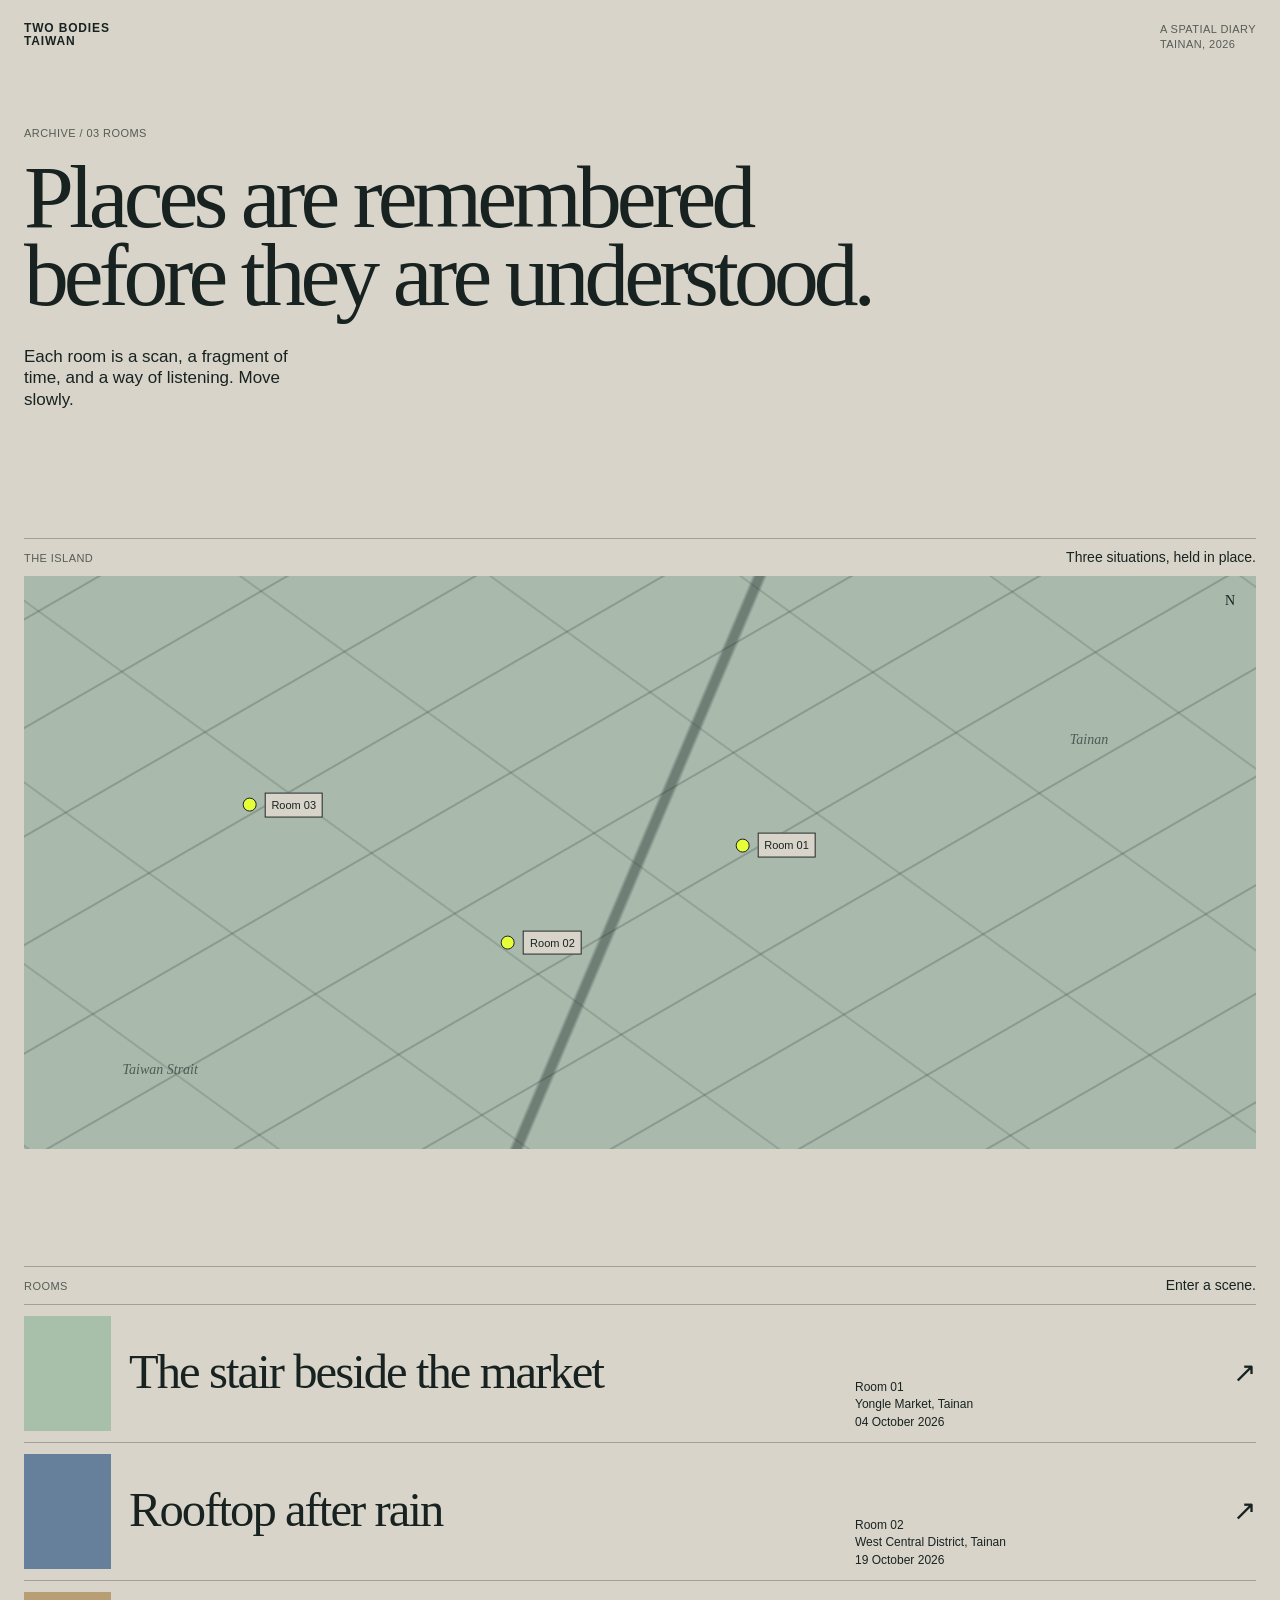
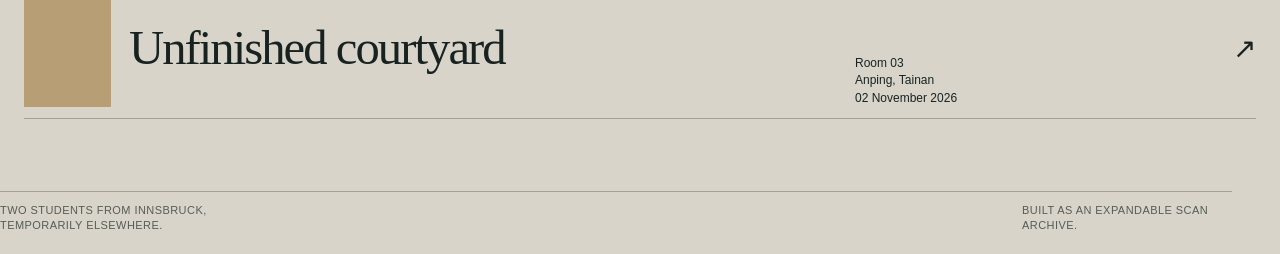
==== index.html @ d9618dea "Create spatial scan archive prototype Co-authored-by: Copilot App <223556219+Copilot@users.noreply.g" ====
<!doctype html>
<html lang="en">
  <head>
    <meta charset="UTF-8" />
    <meta name="viewport" content="width=device-width, initial-scale=1" />
    <meta name="theme-color" content="#d8d4c9" />
    <title>Two Bodies / Taiwan</title>
    <meta
      name="description"
      content="A spatial diary from an exchange in Tainan, Taiwan."
    />
    <link rel="stylesheet" href="styles.css" />
  </head>
  <body class="archive-page">
    <header class="site-header">
      <a class="wordmark" href="./">TWO BODIES<br />TAIWAN</a>
      <p class="header-note">A spatial diary<br />Tainan, 2026</p>
    </header>

    <main>
      <section class="intro">
        <p class="eyebrow">Archive / 03 rooms</p>
        <h1>Places are remembered<br />before they are understood.</h1>
        <p class="intro-copy">
          Each room is a scan, a fragment of time, and a way of listening.
          Move slowly.
        </p>
      </section>

      <section class="island" aria-labelledby="island-heading">
        <div class="island-heading">
          <p class="eyebrow" id="island-heading">The island</p>
          <p>Three situations, held in place.</p>
        </div>
        <div class="map-frame">
          <div class="map-lines" aria-hidden="true"></div>
          <div id="map-pins" class="map-pins" aria-label="Scan rooms"></div>
          <span class="north">N</span>
          <span class="map-label label-sea">Taiwan Strait</span>
          <span class="map-label label-city">Tainan</span>
        </div>
      </section>

      <section class="room-list" aria-labelledby="rooms-heading">
        <div class="section-heading">
          <p class="eyebrow" id="rooms-heading">Rooms</p>
          <p>Enter a scene.</p>
        </div>
        <div id="room-cards" class="room-cards"></div>
      </section>
    </main>

    <footer>
      <p>Two students from Innsbruck, temporarily elsewhere.</p>
      <p>Built as an expandable scan archive.</p>
    </footer>

    <script type="module" src="archive.js"></script>
  </body>
</html>
---- styles.css ----
:root {
  --paper: #d8d4c9;
  --ink: #182321;
  --line: rgba(24, 35, 33, 0.28);
  --acid: #e6ff38;
  --sans: Arial, Helvetica, sans-serif;
  --serif: Georgia, "Times New Roman", serif;
}

* { box-sizing: border-box; }

html { background: var(--paper); }

body {
  margin: 0;
  color: var(--ink);
  font-family: var(--sans);
  font-size: 14px;
  line-height: 1.35;
}

a { color: inherit; }

.site-header, footer, .intro, .island, .room-list {
  width: min(1360px, calc(100% - 48px));
  margin: auto;
}

.site-header {
  display: flex;
  justify-content: space-between;
  padding: 22px 0 74px;
}

.wordmark {
  font-size: 12px;
  font-weight: 700;
  letter-spacing: .07em;
  line-height: 1.05;
  text-decoration: none;
}

.header-note, .eyebrow, footer, .sound-note {
  color: rgba(24, 35, 33, .68);
  font-size: 11px;
  letter-spacing: .04em;
  margin: 0;
  text-transform: uppercase;
}

.intro { padding-bottom: 128px; }
.intro h1 {
  font-family: var(--serif);
  font-size: clamp(43px, 7vw, 106px);
  font-weight: 400;
  letter-spacing: -.055em;
  line-height: .88;
  margin: 17px 0 31px;
}

.intro-copy {
  font-size: 17px;
  line-height: 1.25;
  margin: 0;
  max-width: 290px;
}

.island { margin-bottom: 117px; }
.island-heading, .section-heading {
  align-items: baseline;
  border-top: 1px solid var(--line);
  display: flex;
  justify-content: space-between;
  padding: 9px 0;
}
.island-heading p:last-child, .section-heading p:last-child { margin: 0; }

.map-frame {
  aspect-ratio: 2.15 / 1;
  background: #a9b9ac;
  overflow: hidden;
  position: relative;
}

.map-lines {
  background:
    linear-gradient(120deg, transparent 49.5%, rgba(24,35,33,.46) 49.7%, rgba(24,35,33,.46) 50.1%, transparent 50.3%),
    repeating-linear-gradient(157deg, transparent 0 42px, rgba(24,35,33,.24) 43px 44px, transparent 45px 94px),
    repeating-linear-gradient(43deg, transparent 0 79px, rgba(24,35,33,.17) 80px 81px, transparent 82px 147px);
  inset: -15%;
  opacity: .85;
  position: absolute;
  transform: rotate(-7deg);
}

.map-pins { inset: 0; position: absolute; }
.map-pin {
  align-items: center;
  display: flex;
  gap: 8px;
  position: absolute;
  text-decoration: none;
  transform: translate(-50%, -50%);
}
.map-pin::before {
  background: var(--acid);
  border: 1px solid var(--ink);
  border-radius: 50%;
  content: "";
  height: 12px;
  width: 12px;
}
.map-pin span {
  background: var(--paper);
  border: 1px solid var(--ink);
  font-size: 11px;
  padding: 4px 6px;
  white-space: nowrap;
}
.north { font-family: var(--serif); position: absolute; right: 21px; top: 16px; }
.map-label { color: rgba(24,35,33,.62); font-family: var(--serif); font-style: italic; position: absolute; }
.label-sea { bottom: 12%; left: 8%; }.label-city { right: 12%; top: 27%; }

.room-list { padding-bottom: 72px; }
.room-cards { border-top: 1px solid var(--line); }
.room-card {
  align-items: stretch;
  border-bottom: 1px solid var(--line);
  display: grid;
  grid-template-columns: 105px minmax(190px, 2fr) 1fr 38px;
  min-height: 138px;
  padding: 11px 0;
  text-decoration: none;
}
.room-card:hover .room-card-title { font-style: italic; }
.card-swatch { background: var(--room-color); margin-right: 18px; }
.room-card-title { align-self: center; font-family: var(--serif); font-size: clamp(28px, 3.8vw, 57px); letter-spacing: -.04em; line-height: .9; }
.card-details { align-self: end; font-size: 12px; }.card-arrow { align-self: center; font-size: 28px; text-align: right; }
.card-details p { margin: 1px 0; }

footer { border-top: 1px solid var(--line); display: flex; justify-content: space-between; padding: 11px 0 22px; }
footer p { margin: 0; max-width: 210px; }

.room-page { background: #17211f; color: #e9e6dc; }
.room-layout { min-height: 100svh; position: relative; }
.scene-wrap { inset: 0; overflow: hidden; position: absolute; }
#scan-canvas { cursor: grab; display: block; height: 100%; width: 100%; }
#scan-canvas:active { cursor: grabbing; }
.room-back, .scene-hint, .scan-upload {
  background: rgba(23,33,31,.7);
  border: 1px solid rgba(233,230,220,.52);
  color: #e9e6dc;
  font-size: 11px;
  letter-spacing: .05em;
  padding: 8px 10px;
  position: absolute;
  text-decoration: none;
  text-transform: uppercase;
  z-index: 2;
}
.room-back { left: 22px; top: 20px; }.scene-hint { bottom: 21px; left: 22px; }
.scan-upload { bottom: 21px; right: 22px; cursor: pointer; }
.scan-upload input { display: none; }
.scene-status { background: rgba(23,33,31,.7); bottom: 55px; font-size: 11px; left: 22px; margin: 0; padding: 5px 8px; position: absolute; z-index: 2; }
.room-meta { background: rgba(23,33,31,.84); border-left: 1px solid rgba(233,230,220,.52); display: flex; flex-direction: column; min-height: 100svh; padding: 24px; position: absolute; right: 0; top: 0; width: min(390px, 35vw); }
.room-meta .eyebrow, .sound-note { color: rgba(233,230,220,.58); }
.room-meta h1 { font-family: var(--serif); font-size: clamp(35px, 4vw, 58px); font-weight: 400; letter-spacing: -.05em; line-height: .86; margin: 16px 0 44px; }
dl { border-top: 1px solid rgba(233,230,220,.35); margin: 0; }
dl div { border-bottom: 1px solid rgba(233,230,220,.35); display: flex; justify-content: space-between; padding: 6px 0; }
dt { color: rgba(233,230,220,.58); } dd { margin: 0; text-align: right; }
.room-text { font-family: var(--serif); font-size: 21px; line-height: 1.08; margin: 42px 0 auto; }
.sound-toggle { background: var(--acid); border: 0; color: #17211f; cursor: pointer; font: inherit; padding: 12px; text-align: left; }
.sound-note { line-height: 1.4; margin: 11px 0 0; }

@media (max-width: 700px) {
  .site-header, footer, .intro, .island, .room-list { width: min(100% - 28px, 1360px); }
  .site-header { padding-bottom: 58px; }.intro { padding-bottom: 82px; }.island { margin-bottom: 74px; }
  .map-frame { aspect-ratio: 1 / 1.12; }
  .room-card { grid-template-columns: 69px 1fr 24px; min-height: 115px; }.card-swatch { margin-right: 13px; }.card-details { display: none; }
  footer { gap: 18px; }.room-meta { background: linear-gradient(transparent, rgba(23,33,31,.97) 20%); border: 0; bottom: 0; min-height: 0; padding: 20px 16px; top: auto; width: 100%; }
  .room-meta h1 { font-size: 40px; margin: 8px 0 15px; }.room-meta dl { display: none; }.room-text { display: none; }.sound-toggle { margin-top: 18px; }.scene-status { display: none; }.scene-hint { bottom: 76px; left: 16px; }.scan-upload { bottom: 16px; right: 16px; }.room-back { left: 16px; top: 16px; }
}
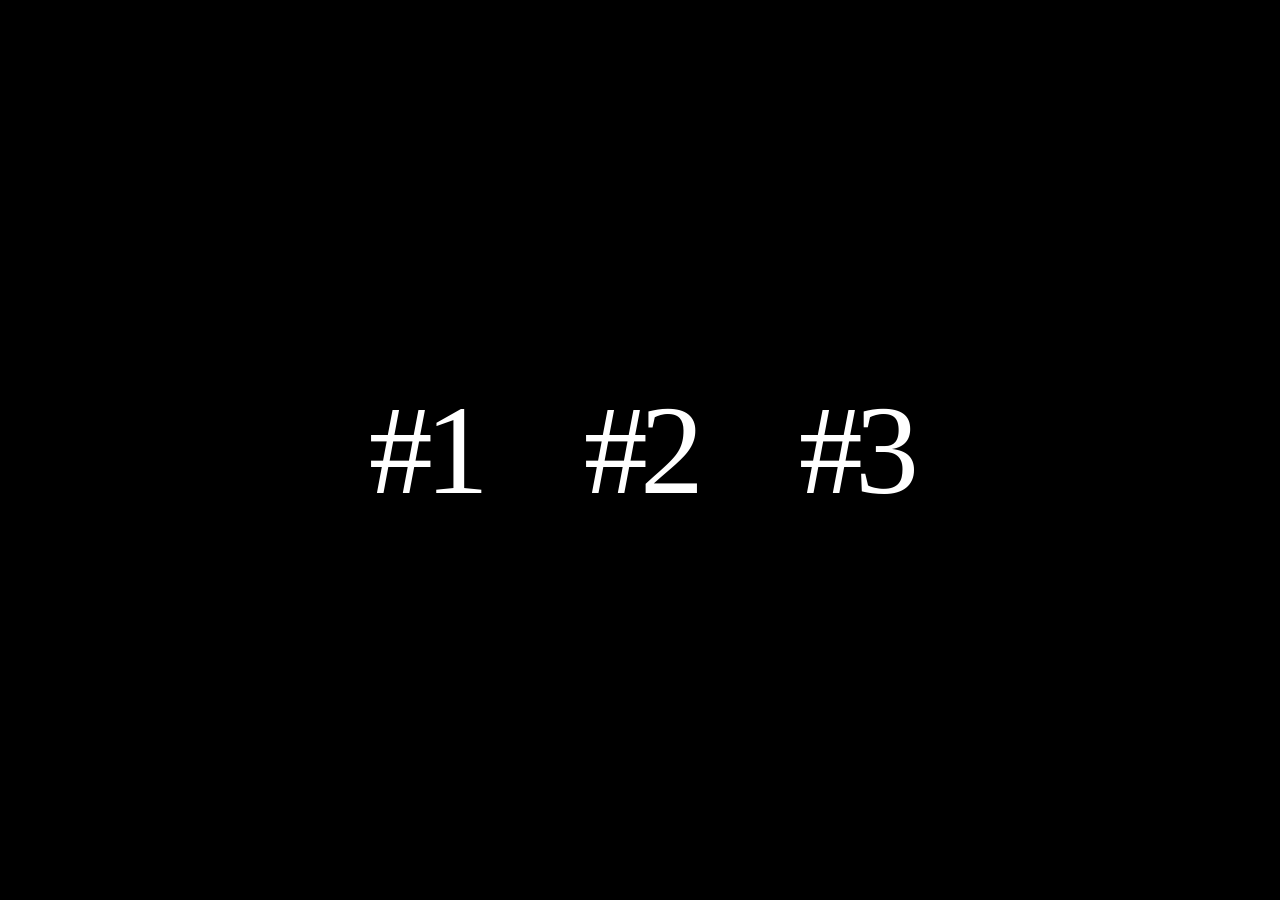
==== commit 27913860: "Simplify archive landing page Co-authored-by: Copilot App <223556219+Copilot@users.noreply.github.co" ====
--- a/index.html
+++ b/index.html
@@ -3,57 +3,12 @@
   <head>
     <meta charset="UTF-8" />
     <meta name="viewport" content="width=device-width, initial-scale=1" />
-    <meta name="theme-color" content="#d8d4c9" />
-    <title>Two Bodies / Taiwan</title>
-    <meta
-      name="description"
-      content="A spatial diary from an exchange in Tainan, Taiwan."
-    />
+    <meta name="theme-color" content="#000000" />
+    <title>Scan Archive</title>
     <link rel="stylesheet" href="styles.css" />
   </head>
   <body class="archive-page">
-    <header class="site-header">
-      <a class="wordmark" href="./">TWO BODIES<br />TAIWAN</a>
-      <p class="header-note">A spatial diary<br />Tainan, 2026</p>
-    </header>
-
-    <main>
-      <section class="intro">
-        <p class="eyebrow">Archive / 03 rooms</p>
-        <h1>Places are remembered<br />before they are understood.</h1>
-        <p class="intro-copy">
-          Each room is a scan, a fragment of time, and a way of listening.
-          Move slowly.
-        </p>
-      </section>
-
-      <section class="island" aria-labelledby="island-heading">
-        <div class="island-heading">
-          <p class="eyebrow" id="island-heading">The island</p>
-          <p>Three situations, held in place.</p>
-        </div>
-        <div class="map-frame">
-          <div class="map-lines" aria-hidden="true"></div>
-          <div id="map-pins" class="map-pins" aria-label="Scan rooms"></div>
-          <span class="north">N</span>
-          <span class="map-label label-sea">Taiwan Strait</span>
-          <span class="map-label label-city">Tainan</span>
-        </div>
-      </section>
-
-      <section class="room-list" aria-labelledby="rooms-heading">
-        <div class="section-heading">
-          <p class="eyebrow" id="rooms-heading">Rooms</p>
-          <p>Enter a scene.</p>
-        </div>
-        <div id="room-cards" class="room-cards"></div>
-      </section>
-    </main>
-
-    <footer>
-      <p>Two students from Innsbruck, temporarily elsewhere.</p>
-      <p>Built as an expandable scan archive.</p>
-    </footer>
+    <main id="room-links" class="room-links" aria-label="Scan rooms"></main>
 
     <script type="module" src="archive.js"></script>
   </body>
--- a/styles.css
+++ b/styles.css
@@ -1,7 +1,4 @@
 :root {
-  --paper: #d8d4c9;
-  --ink: #182321;
-  --line: rgba(24, 35, 33, 0.28);
   --acid: #e6ff38;
   --sans: Arial, Helvetica, sans-serif;
   --serif: Georgia, "Times New Roman", serif;
@@ -9,11 +6,12 @@
 
 * { box-sizing: border-box; }
 
-html { background: var(--paper); }
+html { background: #000; }
 
 body {
+  background: #000;
+  color: #fff;
   margin: 0;
-  color: var(--ink);
   font-family: var(--sans);
   font-size: 14px;
   line-height: 1.35;
@@ -21,125 +19,28 @@
 
 a { color: inherit; }
 
-.site-header, footer, .intro, .island, .room-list {
-  width: min(1360px, calc(100% - 48px));
-  margin: auto;
+.room-links {
+  align-items: center;
+  display: flex;
+  gap: clamp(24px, 8vw, 120px);
+  justify-content: center;
+  min-height: 100svh;
+  padding: 24px;
 }
 
-.site-header {
-  display: flex;
-  justify-content: space-between;
-  padding: 22px 0 74px;
-}
-
-.wordmark {
-  font-size: 12px;
-  font-weight: 700;
-  letter-spacing: .07em;
-  line-height: 1.05;
+.room-link {
+  color: #fff;
+  font-family: var(--serif);
+  font-size: clamp(44px, 10vw, 150px);
+  letter-spacing: -.06em;
+  line-height: 1;
   text-decoration: none;
 }
 
-.header-note, .eyebrow, footer, .sound-note {
-  color: rgba(24, 35, 33, .68);
-  font-size: 11px;
-  letter-spacing: .04em;
-  margin: 0;
-  text-transform: uppercase;
+.room-link:hover,
+.room-link:focus-visible {
+  color: var(--acid);
 }
-
-.intro { padding-bottom: 128px; }
-.intro h1 {
-  font-family: var(--serif);
-  font-size: clamp(43px, 7vw, 106px);
-  font-weight: 400;
-  letter-spacing: -.055em;
-  line-height: .88;
-  margin: 17px 0 31px;
-}
-
-.intro-copy {
-  font-size: 17px;
-  line-height: 1.25;
-  margin: 0;
-  max-width: 290px;
-}
-
-.island { margin-bottom: 117px; }
-.island-heading, .section-heading {
-  align-items: baseline;
-  border-top: 1px solid var(--line);
-  display: flex;
-  justify-content: space-between;
-  padding: 9px 0;
-}
-.island-heading p:last-child, .section-heading p:last-child { margin: 0; }
-
-.map-frame {
-  aspect-ratio: 2.15 / 1;
-  background: #a9b9ac;
-  overflow: hidden;
-  position: relative;
-}
-
-.map-lines {
-  background:
-    linear-gradient(120deg, transparent 49.5%, rgba(24,35,33,.46) 49.7%, rgba(24,35,33,.46) 50.1%, transparent 50.3%),
-    repeating-linear-gradient(157deg, transparent 0 42px, rgba(24,35,33,.24) 43px 44px, transparent 45px 94px),
-    repeating-linear-gradient(43deg, transparent 0 79px, rgba(24,35,33,.17) 80px 81px, transparent 82px 147px);
-  inset: -15%;
-  opacity: .85;
-  position: absolute;
-  transform: rotate(-7deg);
-}
-
-.map-pins { inset: 0; position: absolute; }
-.map-pin {
-  align-items: center;
-  display: flex;
-  gap: 8px;
-  position: absolute;
-  text-decoration: none;
-  transform: translate(-50%, -50%);
-}
-.map-pin::before {
-  background: var(--acid);
-  border: 1px solid var(--ink);
-  border-radius: 50%;
-  content: "";
-  height: 12px;
-  width: 12px;
-}
-.map-pin span {
-  background: var(--paper);
-  border: 1px solid var(--ink);
-  font-size: 11px;
-  padding: 4px 6px;
-  white-space: nowrap;
-}
-.north { font-family: var(--serif); position: absolute; right: 21px; top: 16px; }
-.map-label { color: rgba(24,35,33,.62); font-family: var(--serif); font-style: italic; position: absolute; }
-.label-sea { bottom: 12%; left: 8%; }.label-city { right: 12%; top: 27%; }
-
-.room-list { padding-bottom: 72px; }
-.room-cards { border-top: 1px solid var(--line); }
-.room-card {
-  align-items: stretch;
-  border-bottom: 1px solid var(--line);
-  display: grid;
-  grid-template-columns: 105px minmax(190px, 2fr) 1fr 38px;
-  min-height: 138px;
-  padding: 11px 0;
-  text-decoration: none;
-}
-.room-card:hover .room-card-title { font-style: italic; }
-.card-swatch { background: var(--room-color); margin-right: 18px; }
-.room-card-title { align-self: center; font-family: var(--serif); font-size: clamp(28px, 3.8vw, 57px); letter-spacing: -.04em; line-height: .9; }
-.card-details { align-self: end; font-size: 12px; }.card-arrow { align-self: center; font-size: 28px; text-align: right; }
-.card-details p { margin: 1px 0; }
-
-footer { border-top: 1px solid var(--line); display: flex; justify-content: space-between; padding: 11px 0 22px; }
-footer p { margin: 0; max-width: 210px; }
 
 .room-page { background: #17211f; color: #e9e6dc; }
 .room-layout { min-height: 100svh; position: relative; }
@@ -173,10 +74,6 @@
 .sound-note { line-height: 1.4; margin: 11px 0 0; }
 
 @media (max-width: 700px) {
-  .site-header, footer, .intro, .island, .room-list { width: min(100% - 28px, 1360px); }
-  .site-header { padding-bottom: 58px; }.intro { padding-bottom: 82px; }.island { margin-bottom: 74px; }
-  .map-frame { aspect-ratio: 1 / 1.12; }
-  .room-card { grid-template-columns: 69px 1fr 24px; min-height: 115px; }.card-swatch { margin-right: 13px; }.card-details { display: none; }
   footer { gap: 18px; }.room-meta { background: linear-gradient(transparent, rgba(23,33,31,.97) 20%); border: 0; bottom: 0; min-height: 0; padding: 20px 16px; top: auto; width: 100%; }
   .room-meta h1 { font-size: 40px; margin: 8px 0 15px; }.room-meta dl { display: none; }.room-text { display: none; }.sound-toggle { margin-top: 18px; }.scene-status { display: none; }.scene-hint { bottom: 76px; left: 16px; }.scan-upload { bottom: 16px; right: 16px; }.room-back { left: 16px; top: 16px; }
 }
